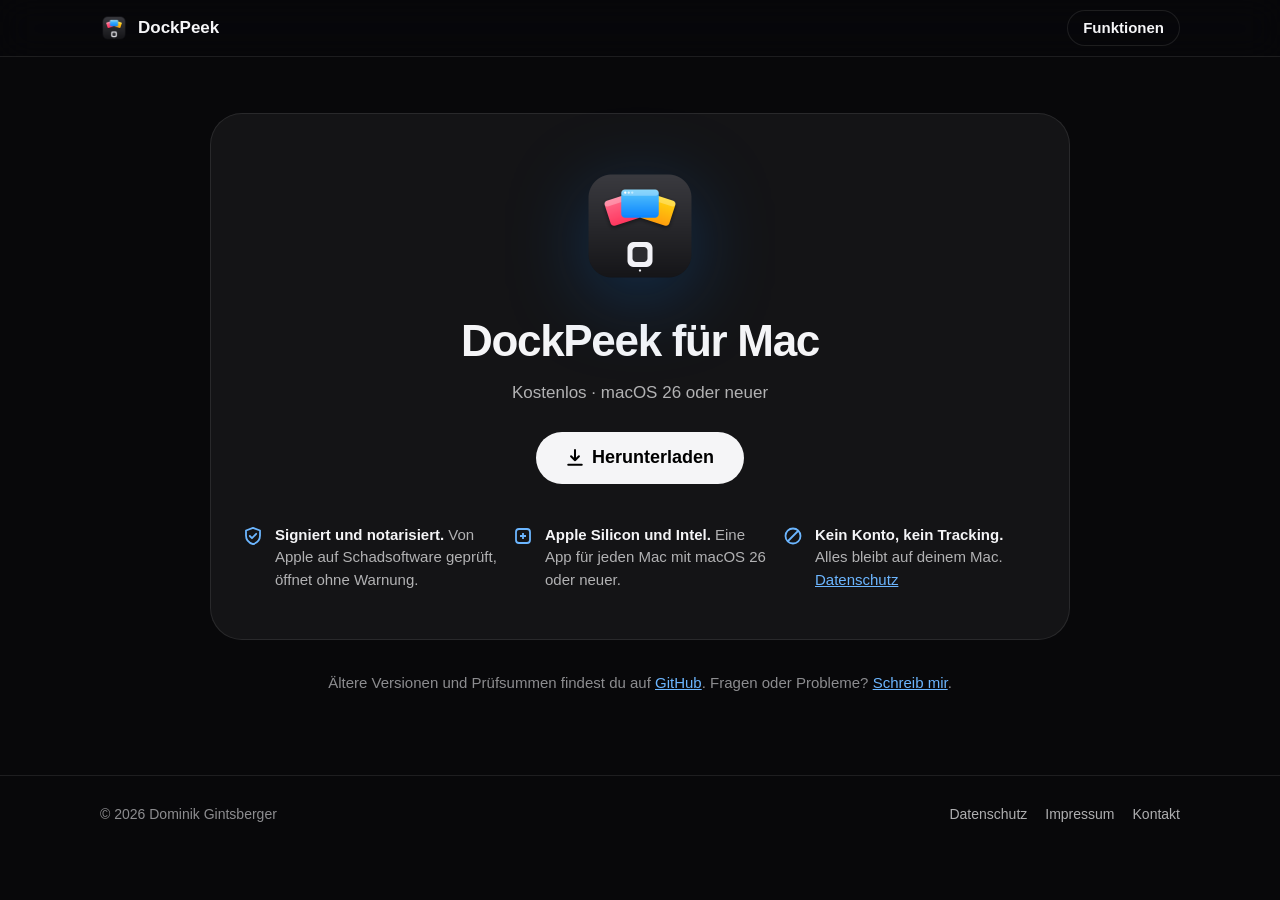
==== download.html @ d5d05068 "feat: fan app icon and presentation website (#5) - App icon (Icon Composer): three windows fanning o" ====
<!doctype html>
<html lang="de">
<head>
  <meta charset="utf-8">
  <meta name="viewport" content="width=device-width, initial-scale=1">
  <title>Laden · DockPeek</title>
  <meta name="description" content="DockPeek für Mac kostenlos laden. Signiert und von Apple notarisiert.">
  <meta name="theme-color" content="#08080a">
  <link rel="icon" href="assets/icon-64.png">
  <link rel="apple-touch-icon" href="assets/icon-180.png">
  <link rel="stylesheet" href="style.css">
</head>
<body>
  <nav class="nav" aria-label="Hauptnavigation">
    <div class="wrap">
      <a class="brand" href="index.html"><img src="assets/icon-64.png" alt=""> DockPeek</a>
      <a class="button small secondary" href="index.html#funktionen">Funktionen</a>
    </div>
  </nav>

  <main class="wrap download">
    <!-- Before the click: what you get -->
    <section class="dl-card" id="offer" aria-labelledby="dl-title">
      <img class="dl-icon" src="assets/icon-512.png" alt="" width="128" height="128">
      <h1 id="dl-title">DockPeek für Mac</h1>
      <p class="dl-meta" id="release-meta">Kostenlos · macOS 26 oder neuer</p>
      <a class="button large" id="download-button" href="https://github.com/iamginsley/DockPeek/releases/latest/download/DockPeek.dmg">
        <svg width="18" height="18" viewBox="0 0 16 16" aria-hidden="true"><path d="M8 1v9m0 0L4.5 6.5M8 10l3.5-3.5M2 14h12" stroke="currentColor" stroke-width="1.8" fill="none" stroke-linecap="round" stroke-linejoin="round"/></svg>
        <span id="download-label">Herunterladen</span>
      </a>
      <p class="dl-status" id="release-status" role="status"></p>

      <ul class="dl-facts">
        <li>
          <svg width="20" height="20" viewBox="0 0 20 20" fill="none" stroke="currentColor" stroke-width="1.8" stroke-linecap="round" stroke-linejoin="round" aria-hidden="true"><path d="M10 1.8 3 4.5v5c0 4.2 3 7.4 7 8.7 4-1.3 7-4.5 7-8.7v-5z"/><path d="m6.8 10 2.2 2.2 4.2-4.4"/></svg>
          <span><b>Signiert und notarisiert.</b> Von Apple auf Schadsoftware geprüft, öffnet ohne Warnung.</span>
        </li>
        <li>
          <svg width="20" height="20" viewBox="0 0 20 20" fill="none" stroke="currentColor" stroke-width="1.8" aria-hidden="true"><rect x="3" y="3" width="14" height="14" rx="3"/><path d="M7 10h6M10 7v6"/></svg>
          <span><b>Apple Silicon und Intel.</b> Eine App für jeden Mac mit macOS 26 oder neuer.</span>
        </li>
        <li>
          <svg width="20" height="20" viewBox="0 0 20 20" fill="none" stroke="currentColor" stroke-width="1.8" stroke-linecap="round" aria-hidden="true"><circle cx="10" cy="10" r="7.5"/><path d="M5 15 15 5"/></svg>
          <span><b>Kein Konto, kein Tracking.</b> Alles bleibt auf deinem Mac. <a href="datenschutz.html">Datenschutz</a></span>
        </li>
      </ul>
    </section>

    <!-- After the click: how to install -->
    <section class="dl-card" id="thanks" hidden aria-labelledby="thanks-title" tabindex="-1">
      <img class="dl-icon" src="assets/icon-512.png" alt="" width="96" height="96">
      <h1 id="thanks-title">Danke fürs Laden!</h1>
      <p class="dl-meta">Der Download startet gleich. Falls nicht, <a id="retry" href="#">klick hier</a>.</p>
      <ol class="install">
        <li>
          <div class="step-art" aria-hidden="true">
            <svg viewBox="0 0 120 72" width="120" height="72"><rect x="38" y="8" width="44" height="54" rx="8" fill="#1c1c1f" stroke="#6cb6ff" stroke-width="2"/><path d="M50 30h20M50 38h14" stroke="#6cb6ff" stroke-width="3" stroke-linecap="round"/><text x="60" y="56" fill="#f5f5f7" font-size="9" text-anchor="middle" font-family="-apple-system, sans-serif">.dmg</text></svg>
          </div>
          <h2>DMG öffnen</h2>
          <p>Öffne <b>DockPeek.dmg</b> aus deinem Download-Ordner mit einem Doppelklick.</p>
        </li>
        <li>
          <div class="step-art" aria-hidden="true">
            <svg viewBox="0 0 120 72" width="120" height="72"><image href="assets/icon-180.png" x="6" y="16" width="40" height="40"/><path d="M52 36h20m-6-6 6 6-6 6" stroke="#6cb6ff" stroke-width="2.5" fill="none" stroke-linecap="round" stroke-linejoin="round"/><path d="M80 22h11l4 4h17v26a4 4 0 0 1-4 4H84a4 4 0 0 1-4-4z" fill="#3b82f6" opacity=".85"/></svg>
          </div>
          <h2>In „Programme“ ziehen</h2>
          <p>Zieh das Symbol von DockPeek auf den Ordner „Programme“ im selben Fenster.</p>
        </li>
        <li>
          <div class="step-art" aria-hidden="true">
            <svg viewBox="0 0 120 72" width="120" height="72"><rect x="20" y="8" width="80" height="56" rx="10" fill="#1c1c1f" stroke="#6cb6ff" stroke-width="2"/><rect x="30" y="20" width="40" height="7" rx="3.5" fill="#f5f5f7" opacity=".8"/><rect x="30" y="34" width="30" height="5" rx="2.5" fill="#f5f5f7" opacity=".4"/><rect x="74" y="31" width="18" height="11" rx="5.5" fill="#0a84ff"/><circle cx="86.5" cy="36.5" r="4" fill="#fff"/><rect x="30" y="48" width="40" height="5" rx="2.5" fill="#f5f5f7" opacity=".4"/></svg>
          </div>
          <h2>Starten und erlauben</h2>
          <p>Öffne DockPeek und gib „Bedienungshilfen“ und „Bildschirmaufnahme“ frei. Das Menüleisten-Symbol führt dich hin.</p>
        </li>
      </ol>
      <div class="hints">
        <p><b>Kein Dock-Symbol?</b> Richtig so. DockPeek lebt in der Menüleiste. Dort findest du auch die Einstellungen.</p>
        <p><b>Keine Vorschaubilder?</b> Nach dem Erlauben von „Bildschirmaufnahme“ braucht DockPeek einen Neustart. Der Knopf dafür steht in den Einstellungen.</p>
        <p><b>Bei jeder Anmeldung starten?</b> Schalte es in den Einstellungen ein: Menüleiste › DockPeek › Einstellungen.</p>
      </div>
    </section>

    <section class="dl-notes" id="notes" hidden aria-labelledby="notes-title">
      <h2 id="notes-title">Neu in Version <span id="notes-version"></span></h2>
      <div id="notes-body"></div>
    </section>

    <section class="dl-more">
      <p>Ältere Versionen und Prüfsummen findest du auf <a href="https://github.com/iamginsley/DockPeek/releases">GitHub</a>. Fragen oder Probleme? <a href="mailto:dominik.gintsberger@outlook.de">Schreib mir</a>.</p>
      <p class="dl-checksum" id="checksum" hidden>SHA-256: <code id="checksum-value"></code></p>
    </section>
  </main>

  <footer>
    <div class="wrap">
      <span>© 2026 Dominik Gintsberger</span>
      <span><a href="datenschutz.html">Datenschutz</a><a href="impressum.html">Impressum</a><a href="mailto:dominik.gintsberger@outlook.de">Kontakt</a></span>
    </div>
  </footer>

  <script>
    // The newest release on GitHub. The release script uploads the DMG under this stable name.
    const REPO = "iamginsley/DockPeek";
    const ASSET = "DockPeek.dmg";
    const DOWNLOAD_URL = `https://github.com/${REPO}/releases/latest/download/${ASSET}`;

    const $ = (id) => document.getElementById(id);
    const button = $("download-button");
    button.href = DOWNLOAD_URL;

    const formatSize = (bytes) => `${(bytes / 1_000_000).toLocaleString("de-AT", { maximumFractionDigits: 1 })} MB`;
    const formatDate = (iso) => new Date(iso).toLocaleDateString("de-AT", { day: "numeric", month: "long", year: "numeric" });

    // Release notes are Markdown; show them as plain paragraphs and bullet lists, never as HTML.
    function renderNotes(markdown) {
      const body = $("notes-body");
      let list = null;
      for (const raw of markdown.split(/\r?\n/)) {
        const line = raw.trim();
        if (!line || line.startsWith("#")) { list = null; continue; }
        const bullet = line.match(/^[-*]\s+(.*)$/);
        if (bullet) {
          if (!list) { list = document.createElement("ul"); body.append(list); }
          const item = document.createElement("li");
          item.textContent = bullet[1].replace(/\*\*/g, "");
          list.append(item);
        } else {
          list = null;
          const paragraph = document.createElement("p");
          paragraph.textContent = line.replace(/\*\*/g, "");
          body.append(paragraph);
        }
      }
    }

    // Version, date, size and checksum come from GitHub. If that fails, the static link still works.
    fetch(`https://api.github.com/repos/${REPO}/releases/latest`, { headers: { Accept: "application/vnd.github+json" } })
      .then((response) => {
        if (response.status === 404) throw new Error("no-release");
        if (!response.ok) throw new Error("unavailable");
        return response.json();
      })
      .then((release) => {
        const version = release.tag_name.replace(/^v/, "");
        const asset = (release.assets || []).find((a) => a.name === ASSET);
        if (!asset) throw new Error("no-release");
        $("release-meta").textContent =
          `Version ${version} · ${formatDate(release.published_at)} · ${formatSize(asset.size)} · Kostenlos`;
        $("download-label").textContent = `Version ${version} laden`;
        if (asset.digest && asset.digest.startsWith("sha256:")) {
          $("checksum-value").textContent = asset.digest.slice(7);
          $("checksum").hidden = false;
        }
        if (release.body && release.body.trim()) {
          $("notes-version").textContent = version;
          renderNotes(release.body);
          $("notes").hidden = false;
        }
      })
      .catch((error) => {
        if (error.message !== "no-release") return;
        button.removeAttribute("href");
        button.setAttribute("aria-disabled", "true");
        button.classList.add("disabled");
        $("download-label").textContent = "Bald verfügbar";
        $("release-status").textContent = "Die erste Version erscheint in Kürze. Schau bald wieder vorbei.";
      });

    // After the click the browser downloads the file and this page switches to the install steps.
    const showThanks = () => {
      $("offer").hidden = true;
      $("thanks").hidden = false;
      $("thanks").focus();
      window.scrollTo(0, 0);
    };
    button.addEventListener("click", (event) => {
      if (!button.hasAttribute("href")) { event.preventDefault(); return; }
      setTimeout(showThanks, 150);
    });
    $("retry").addEventListener("click", (event) => {
      event.preventDefault();
      window.location.href = DOWNLOAD_URL;
    });
  </script>
</body>
</html>
---- style.css ----
/* DockPeek website. Dark like the app icon; the fan colors are the accents. */

:root {
  color-scheme: dark;
  --bg: #08080a;
  --surface: #141416;
  --surface-2: #1c1c1f;
  --line: rgba(255, 255, 255, 0.09);
  --text: #f5f5f7;
  --text-2: rgba(245, 245, 247, 0.7);   /* 11.9:1 on --bg */
  --text-3: rgba(245, 245, 247, 0.56);  /* 7.6:1 on --bg */
  --sand: #0a84ff;                      /* system blue, the front window in the app icon */
  --sand-light: #6cb6ff;                /* 8.9:1 on --bg, for text */
  --pink: #ff375f;
  --yellow: #ffb020;
  --radius: 24px;
  --max: 1080px;
  font-family: -apple-system, BlinkMacSystemFont, "SF Pro Text", "Helvetica Neue", Helvetica, Arial, sans-serif;
  -webkit-font-smoothing: antialiased;
}

* { box-sizing: border-box; }
html { scroll-behavior: smooth; }
@media (prefers-reduced-motion: reduce) { html { scroll-behavior: auto; } }

body {
  margin: 0;
  background: var(--bg);
  color: var(--text);
  font-size: 17px;
  line-height: 1.5;
}

a { color: var(--sand-light); }
img { max-width: 100%; display: block; }

.wrap { width: min(var(--max), 100% - 32px); margin-inline: auto; }

/* Navigation */
.nav {
  position: sticky; top: 0; z-index: 10;
  backdrop-filter: saturate(160%) blur(18px);
  -webkit-backdrop-filter: saturate(160%) blur(18px);
  background: rgba(8, 8, 10, 0.72);
  border-bottom: 1px solid var(--line);
}
.nav .wrap { display: flex; align-items: center; justify-content: space-between; height: 56px; }
.brand { display: flex; align-items: center; gap: 10px; color: var(--text); text-decoration: none; font-weight: 600; }
.brand img { width: 28px; height: 28px; }

.button {
  display: inline-flex; align-items: center; justify-content: center; gap: 8px;
  min-height: 44px; padding: 0 22px; border-radius: 999px;
  background: var(--text); color: #000; font-weight: 600; text-decoration: none;
  transition: transform 0.15s ease, background 0.15s ease;
}
.button:hover { background: #fff; transform: scale(1.03); }
.button:active { transform: scale(0.97); }
.button:focus-visible { outline: 3px solid var(--sand-light); outline-offset: 3px; }
.button.small { min-height: 36px; padding: 0 16px; font-size: 15px; }
.button.secondary { background: transparent; color: var(--text); box-shadow: inset 0 0 0 1px var(--line); }
.button.secondary:hover { background: var(--surface-2); }

/* Hero */
.hero { padding: 72px 0 32px; text-align: center; }
.hero h1 {
  font-size: clamp(40px, 7vw, 76px); line-height: 1.04; letter-spacing: -0.035em;
  margin: 0 0 18px; font-weight: 700;
}
.hero h1 span { color: var(--sand-light); }
.hero p.lead { font-size: clamp(18px, 2.2vw, 22px); color: var(--text-2); max-width: 680px; margin: 0 auto 30px; }
.cta { display: flex; gap: 12px; justify-content: center; flex-wrap: wrap; }
.meta { color: var(--text-3); font-size: 14px; margin-top: 14px; }

/* The demo screen with the interactive Dock */
.screen {
  position: relative; margin: 56px auto 0; max-width: 980px; aspect-ratio: 16 / 9;
  border-radius: 22px 22px 0 0; overflow: hidden;
  background:
    radial-gradient(110% 90% at 15% 105%, #ff375f55 0%, transparent 55%),
    radial-gradient(90% 80% at 90% 100%, #ffb0204d 0%, transparent 60%),
    radial-gradient(80% 70% at 55% 0%, #0a84ff55 0%, transparent 60%),
    linear-gradient(180deg, #1d2333 0%, #0e0f14 100%);
  box-shadow: 0 0 0 10px #1b1b1d, 0 0 0 11px #2c2c2f, 0 40px 120px rgba(0, 0, 0, 0.6);
}
.menubar {
  position: absolute; inset: 0 0 auto 0; height: 34px; display: flex; justify-content: space-between;
  align-items: center; padding: 0 18px; font-size: 13px; color: rgba(255, 255, 255, 0.85);
  background: rgba(14, 16, 22, 0.35); backdrop-filter: blur(20px); -webkit-backdrop-filter: blur(20px);
}
.menubar .left, .menubar .right { display: flex; gap: 18px; align-items: center; }
.menubar .left b { font-weight: 700; }
.menubar svg { display: block; }
.desk-hint {
  position: absolute; bottom: 84px; left: 0; right: 0; text-align: center; z-index: 5;
  text-shadow: 0 1px 8px rgba(0, 0, 0, 0.8);
  color: rgba(255, 255, 255, 0.6); font-size: 14px; pointer-events: none; transition: opacity 0.3s ease;
}
.desk-hint .touch { display: none; }
@media (hover: none) { .desk-hint .mouse { display: none; } .desk-hint .touch { display: inline; } }
.screen.used .desk-hint, .screen:has(.preview.open) .desk-hint { opacity: 0; }

/* Demo windows. Everything inside uses percentages, so a clone scales down into a thumbnail. */
.win {
  position: absolute; left: var(--x); top: var(--y); width: var(--w); height: var(--h);
  border-radius: 10px; overflow: hidden; background: #1e1e22;
  box-shadow: 0 0 0 1px rgba(255, 255, 255, 0.1), 0 18px 50px rgba(0, 0, 0, 0.5);
  transition: transform 0.45s cubic-bezier(.3, .9, .3, 1), opacity 0.35s ease;
  transform-origin: var(--ox, 50%) 130%;
}
.win.min { transform: scale(0.06); opacity: 0; pointer-events: none; }
.win.front { z-index: 2; }
.win .bar { height: 9%; min-height: 8px; background: rgba(255, 255, 255, 0.07); display: flex; align-items: center; gap: 4%; padding: 0 4%; }
.win .bar i { width: 3.2%; aspect-ratio: 1; border-radius: 50%; background: #ff5f57; }
.win .bar i:nth-child(2) { background: #febc2e; }
.win .bar i:nth-child(3) { background: #28c840; }
.win .page { position: absolute; inset: 9% 0 0; padding: 6% 7%; }
.win .line { height: 5%; border-radius: 99px; background: rgba(255, 255, 255, 0.16); margin-bottom: 4.5%; }
.win .line.head { height: 8%; width: 48%; background: var(--c, var(--sand)); margin-bottom: 7%; }
.win .block { height: 38%; border-radius: 6px; background: var(--c, var(--sand)); opacity: 0.55; margin-bottom: 6%; }

/* Peek: frosts everything but the hovered window */
.frost {
  position: absolute; inset: 0; z-index: 3; pointer-events: none; opacity: 0;
  background: rgba(10, 10, 14, 0.35); backdrop-filter: blur(14px); -webkit-backdrop-filter: blur(14px);
  transition: opacity 0.2s ease;
}
.screen.peeking .frost { opacity: 1; }
.win.peeked { z-index: 4; }

/* Dock */
.dock {
  position: absolute; bottom: 12px; left: 50%; transform: translateX(-50%); z-index: 5;
  display: flex; gap: 10px; padding: 9px 12px; border-radius: 22px;
  background: rgba(255, 255, 255, 0.14); backdrop-filter: blur(24px) saturate(160%); -webkit-backdrop-filter: blur(24px) saturate(160%);
  box-shadow: inset 0 0 0 1px rgba(255, 255, 255, 0.2);
}
.app {
  position: relative; width: 48px; height: 48px; border-radius: 12px; border: 0; padding: 0; cursor: pointer;
  background: var(--c); display: grid; place-items: center; color: #fff;
  transition: transform 0.2s cubic-bezier(.3, 1.4, .5, 1);
}
.app:hover, .app:focus-visible, .app.active { transform: translateY(-4px) scale(1.08); }
.app:focus-visible { outline: 3px solid var(--sand-light); outline-offset: 3px; }
.app::after { /* running indicator */
  content: ""; position: absolute; bottom: -7px; left: 50%; width: 4px; height: 4px; margin-left: -2px;
  border-radius: 50%; background: rgba(255, 255, 255, 0.85); opacity: var(--running, 0);
}
.app svg { width: 26px; height: 26px; }

/* The preview panel above a Dock icon */
.preview {
  position: absolute; z-index: 6; bottom: 86px; display: flex; gap: 4px; padding: 4px;
  border-radius: 16px; background: rgba(36, 36, 42, 0.88);
  backdrop-filter: blur(30px) saturate(170%); -webkit-backdrop-filter: blur(30px) saturate(170%);
  box-shadow: inset 0 0 0 1px rgba(255, 255, 255, 0.16), 0 20px 60px rgba(0, 0, 0, 0.45);
  opacity: 0; transform: translateY(6px); pointer-events: none;
  transition: opacity 0.14s ease, transform 0.14s ease;
}
.preview.open { opacity: 1; transform: none; pointer-events: auto; }
.card-win {
  width: 168px; padding: 8px; border-radius: 10px; border: 0; background: transparent; color: var(--text);
  text-align: left; cursor: pointer; font: inherit;
}
.card-win:hover, .card-win.hover, .card-win:focus-visible { background: rgba(255, 255, 255, 0.1); outline: none; }
.card-win .title { display: flex; align-items: center; gap: 6px; font-size: 13px; margin-bottom: 6px; }
.card-win .title span { flex: 1; white-space: nowrap; overflow: hidden; text-overflow: ellipsis; }
.card-win .dot { width: 14px; height: 14px; border-radius: 4px; background: var(--c); flex: none; }
.card-win .x {
  width: 20px; height: 20px; border-radius: 50%; display: grid; place-items: center; font-size: 12px;
  color: var(--text-2); opacity: 0;
}
.card-win:hover .x, .card-win.hover .x, .card-win:focus-visible .x { opacity: 1; }
.card-win .x:hover { background: #ff453a; color: #fff; }
.card-win .thumb { position: relative; width: 100%; border-radius: 6px; overflow: hidden; }
.card-win .thumb .win { position: absolute; inset: 0; left: 0; top: 0; width: 100%; height: 100%; transform: none; opacity: 1; box-shadow: none; border-radius: 6px; }
.card-win.minimized .thumb { opacity: 0.6; }
.card-win .badge {
  position: absolute; right: 6px; bottom: 6px; font-size: 10px; font-weight: 600; padding: 2px 6px; border-radius: 99px;
  background: rgba(0, 0, 0, 0.55); color: #fff;
}

@media (prefers-reduced-motion: reduce) {
  .win, .preview, .frost, .app { transition-duration: 0.01s; }
}

/* Sections */
section { padding: 96px 0 0; }
.section-head { text-align: center; max-width: 680px; margin: 0 auto 44px; }
.eyebrow { color: var(--sand-light); font-weight: 600; font-size: 15px; letter-spacing: 0.02em; margin: 0 0 8px; }
h2 { font-size: clamp(30px, 4.4vw, 46px); line-height: 1.1; letter-spacing: -0.025em; margin: 0 0 14px; }
.section-head p { color: var(--text-2); margin: 0; font-size: 19px; }

.grid { display: grid; grid-template-columns: repeat(3, 1fr); gap: 16px; }
.card {
  background: var(--surface); border: 1px solid var(--line); border-radius: var(--radius);
  padding: 26px; display: flex; flex-direction: column; gap: 10px;
}
.card h3 { margin: 0; font-size: 19px; letter-spacing: -0.01em; }
.card p { margin: 0; color: var(--text-2); font-size: 16px; }
.card .icon { width: 36px; height: 36px; border-radius: 10px; display: grid; place-items: center; background: var(--surface-2); color: var(--sand-light); }
.card.wide { grid-column: span 2; }
.card.full { grid-column: 1 / -1; }
.card .shot { margin-top: auto; padding-top: 14px; }
.card .shot.dark { background: linear-gradient(180deg, #221d19, #121010); border-radius: 16px; padding: 18px; display: grid; place-items: center; }

.showcase { display: grid; grid-template-columns: 1fr 1fr; gap: 16px; }
.showcase img { margin: 0 auto; border-radius: 12px; }
.showcase figure { margin: 0; background: var(--surface); border: 1px solid var(--line); border-radius: var(--radius); padding: 26px 18px 18px; }
.showcase figcaption { color: var(--text-2); font-size: 15px; text-align: center; margin-top: 10px; }

.steps { counter-reset: step; display: grid; grid-template-columns: repeat(3, 1fr); gap: 16px; }
.steps li { list-style: none; background: var(--surface); border: 1px solid var(--line); border-radius: var(--radius); padding: 26px; }
.steps li::before {
  counter-increment: step; content: counter(step);
  display: grid; place-items: center; width: 32px; height: 32px; border-radius: 50%;
  background: var(--sand); color: #000; font-weight: 700; margin-bottom: 12px;
}
.steps h3 { margin: 0 0 6px; font-size: 18px; }
.steps p { margin: 0; color: var(--text-2); font-size: 16px; }
.steps { padding: 0; margin: 0; }

.privacy {
  text-align: center; background: var(--surface); border: 1px solid var(--line); border-radius: 32px; padding: 56px 24px;
}
.privacy p { color: var(--text-2); max-width: 620px; margin: 0 auto; }

details { background: var(--surface); border: 1px solid var(--line); border-radius: 18px; padding: 0 22px; margin-bottom: 10px; }
summary { cursor: pointer; padding: 18px 0; font-weight: 600; list-style: none; display: flex; justify-content: space-between; gap: 16px; }
summary::-webkit-details-marker { display: none; }
summary::after { content: "+"; color: var(--text-3); font-weight: 400; font-size: 22px; line-height: 1; }
details[open] summary::after { content: "−"; }
details p { margin: 0 0 18px; color: var(--text-2); }
.faq { max-width: 760px; margin: 0 auto; }

.final { text-align: center; padding: 110px 0 40px; }
.final img { width: 96px; height: 96px; margin: 0 auto 22px; }

footer { border-top: 1px solid var(--line); margin-top: 80px; padding: 28px 0 40px; color: var(--text-3); font-size: 14px; }
footer .wrap { display: flex; justify-content: space-between; gap: 16px; flex-wrap: wrap; }
footer a { color: var(--text-2); text-decoration: none; margin-left: 18px; }
footer a:hover { color: var(--text); }

/* Legal pages */
.legal { max-width: 760px; padding: 56px 0 0; }
.legal h1 { font-size: 40px; letter-spacing: -0.02em; margin: 0 0 6px; }
.legal h2 { font-size: 24px; margin: 36px 0 10px; }
.legal p, .legal li { color: var(--text-2); }
.legal table { width: 100%; border-collapse: collapse; font-size: 15px; }
.legal th, .legal td { text-align: left; padding: 10px 8px; border-bottom: 1px solid var(--line); color: var(--text-2); vertical-align: top; }

@media (max-width: 860px) {
  .grid, .steps, .showcase { grid-template-columns: 1fr; }
  .card.wide, .card.full { grid-column: auto; }
  .screen { aspect-ratio: 4 / 4.2; border-radius: 16px 16px 0 0; }
  .menubar .hide-sm { display: none; }
  .app { width: 40px; height: 40px; }
  .card-win { width: 120px; }
  .preview { bottom: 76px; }
}

/* Download page */
.download { max-width: 860px; padding: 56px 0 0; }
.dl-card {
  background: var(--surface); border: 1px solid var(--line); border-radius: 32px;
  padding: 48px 32px; text-align: center; outline: none;
}
.dl-card h1 { font-size: clamp(32px, 5vw, 44px); letter-spacing: -0.03em; margin: 18px 0 6px; }
.dl-icon { margin: 0 auto; filter: drop-shadow(0 18px 40px rgba(10, 132, 255, 0.25)); }
.dl-meta { color: var(--text-2); margin: 0 0 26px; font-variant-numeric: tabular-nums; }
.dl-status { color: var(--text-2); margin: 14px 0 0; }
.dl-status:empty { display: none; }
.button.large { min-height: 52px; padding: 0 30px; font-size: 18px; }
.button.disabled { background: var(--surface-2); color: var(--text-2); cursor: default; transform: none; }
.dl-facts {
  list-style: none; padding: 0; margin: 40px 0 0; display: grid; grid-template-columns: repeat(3, 1fr);
  gap: 16px; text-align: left;
}
.dl-facts li { display: flex; gap: 12px; align-items: flex-start; color: var(--text-2); font-size: 15px; }
.dl-facts svg { flex: none; color: var(--sand-light); margin-top: 2px; }
.dl-facts b { color: var(--text); font-weight: 600; }

.install { list-style: none; padding: 0; margin: 36px 0 0; display: grid; grid-template-columns: repeat(3, 1fr); gap: 16px; counter-reset: step; }
.install li { background: var(--surface-2); border-radius: 22px; padding: 22px 18px; text-align: left; }
.install h2 { font-size: 17px; margin: 14px 0 6px; letter-spacing: 0; }
.install h2::before { counter-increment: step; content: counter(step) ". "; color: var(--sand-light); }
.install p { margin: 0; color: var(--text-2); font-size: 15px; }
.step-art { display: grid; place-items: center; height: 84px; background: var(--bg); border-radius: 14px; }
.hints { margin-top: 28px; text-align: left; display: grid; gap: 10px; }
.hints p { margin: 0; color: var(--text-2); font-size: 15px; }
.hints b { color: var(--text); }

.dl-notes { padding: 40px 0 0; }
.dl-notes h2 { font-size: 24px; margin: 0 0 10px; }
.dl-notes p, .dl-notes li { color: var(--text-2); }
.dl-more { padding: 32px 0 0; color: var(--text-3); font-size: 15px; text-align: center; }
.dl-more p { margin: 0 0 8px; }
.dl-checksum code { font-family: ui-monospace, "SF Mono", Menlo, monospace; font-size: 12px; word-break: break-all; color: var(--text-2); }

@media (max-width: 860px) {
  .dl-facts, .install { grid-template-columns: 1fr; }
  .dl-card { padding: 36px 20px; }
}
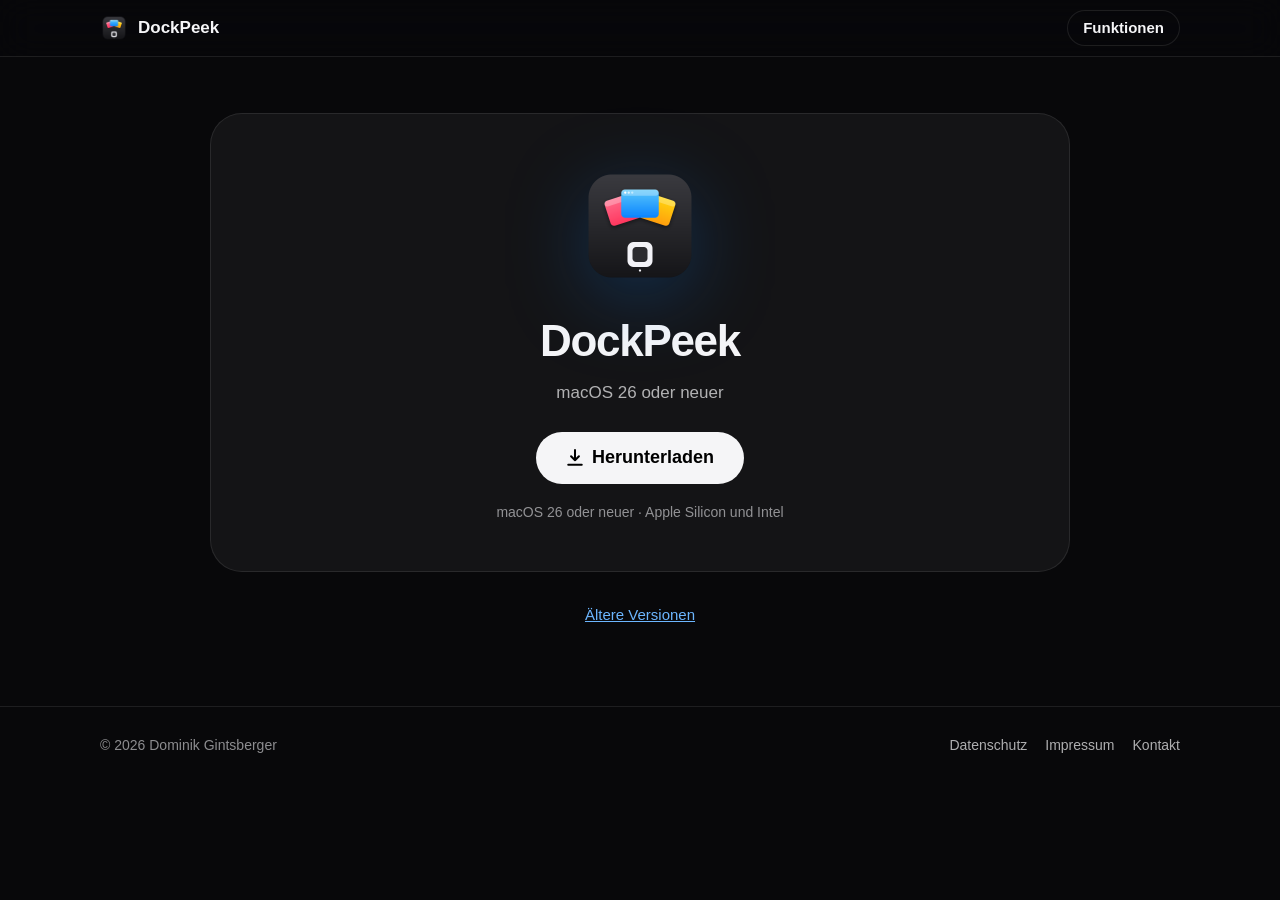
==== commit 77287c3a: "chore: make the download page plain (#8) Keep icon, name, version, button and requirements. Drop the" ====
--- a/download.html
+++ b/download.html
@@ -4,7 +4,7 @@
   <meta charset="utf-8">
   <meta name="viewport" content="width=device-width, initial-scale=1">
   <title>Laden · DockPeek</title>
-  <meta name="description" content="DockPeek für Mac kostenlos laden. Signiert und von Apple notarisiert.">
+  <meta name="description" content="DockPeek für Mac laden.">
   <meta name="theme-color" content="#08080a">
   <link rel="icon" href="assets/icon-64.png">
   <link rel="apple-touch-icon" href="assets/icon-180.png">
@@ -19,66 +19,26 @@
   </nav>
 
   <main class="wrap download">
-    <!-- Before the click: what you get -->
     <section class="dl-card" id="offer" aria-labelledby="dl-title">
       <img class="dl-icon" src="assets/icon-512.png" alt="" width="128" height="128">
-      <h1 id="dl-title">DockPeek für Mac</h1>
-      <p class="dl-meta" id="release-meta">Kostenlos · macOS 26 oder neuer</p>
+      <h1 id="dl-title">DockPeek</h1>
+      <p class="dl-meta" id="release-meta">macOS 26 oder neuer</p>
       <a class="button large" id="download-button" href="https://github.com/iamginsley/DockPeek/releases/latest/download/DockPeek.dmg">
         <svg width="18" height="18" viewBox="0 0 16 16" aria-hidden="true"><path d="M8 1v9m0 0L4.5 6.5M8 10l3.5-3.5M2 14h12" stroke="currentColor" stroke-width="1.8" fill="none" stroke-linecap="round" stroke-linejoin="round"/></svg>
         <span id="download-label">Herunterladen</span>
       </a>
       <p class="dl-status" id="release-status" role="status"></p>
-
-      <ul class="dl-facts">
-        <li>
-          <svg width="20" height="20" viewBox="0 0 20 20" fill="none" stroke="currentColor" stroke-width="1.8" stroke-linecap="round" stroke-linejoin="round" aria-hidden="true"><path d="M10 1.8 3 4.5v5c0 4.2 3 7.4 7 8.7 4-1.3 7-4.5 7-8.7v-5z"/><path d="m6.8 10 2.2 2.2 4.2-4.4"/></svg>
-          <span><b>Signiert und notarisiert.</b> Von Apple auf Schadsoftware geprüft, öffnet ohne Warnung.</span>
-        </li>
-        <li>
-          <svg width="20" height="20" viewBox="0 0 20 20" fill="none" stroke="currentColor" stroke-width="1.8" aria-hidden="true"><rect x="3" y="3" width="14" height="14" rx="3"/><path d="M7 10h6M10 7v6"/></svg>
-          <span><b>Apple Silicon und Intel.</b> Eine App für jeden Mac mit macOS 26 oder neuer.</span>
-        </li>
-        <li>
-          <svg width="20" height="20" viewBox="0 0 20 20" fill="none" stroke="currentColor" stroke-width="1.8" stroke-linecap="round" aria-hidden="true"><circle cx="10" cy="10" r="7.5"/><path d="M5 15 15 5"/></svg>
-          <span><b>Kein Konto, kein Tracking.</b> Alles bleibt auf deinem Mac. <a href="datenschutz.html">Datenschutz</a></span>
-        </li>
-      </ul>
+      <p class="dl-req">macOS 26 oder neuer · Apple Silicon und Intel</p>
     </section>
 
-    <!-- After the click: how to install -->
     <section class="dl-card" id="thanks" hidden aria-labelledby="thanks-title" tabindex="-1">
-      <img class="dl-icon" src="assets/icon-512.png" alt="" width="96" height="96">
-      <h1 id="thanks-title">Danke fürs Laden!</h1>
-      <p class="dl-meta">Der Download startet gleich. Falls nicht, <a id="retry" href="#">klick hier</a>.</p>
-      <ol class="install">
-        <li>
-          <div class="step-art" aria-hidden="true">
-            <svg viewBox="0 0 120 72" width="120" height="72"><rect x="38" y="8" width="44" height="54" rx="8" fill="#1c1c1f" stroke="#6cb6ff" stroke-width="2"/><path d="M50 30h20M50 38h14" stroke="#6cb6ff" stroke-width="3" stroke-linecap="round"/><text x="60" y="56" fill="#f5f5f7" font-size="9" text-anchor="middle" font-family="-apple-system, sans-serif">.dmg</text></svg>
-          </div>
-          <h2>DMG öffnen</h2>
-          <p>Öffne <b>DockPeek.dmg</b> aus deinem Download-Ordner mit einem Doppelklick.</p>
-        </li>
-        <li>
-          <div class="step-art" aria-hidden="true">
-            <svg viewBox="0 0 120 72" width="120" height="72"><image href="assets/icon-180.png" x="6" y="16" width="40" height="40"/><path d="M52 36h20m-6-6 6 6-6 6" stroke="#6cb6ff" stroke-width="2.5" fill="none" stroke-linecap="round" stroke-linejoin="round"/><path d="M80 22h11l4 4h17v26a4 4 0 0 1-4 4H84a4 4 0 0 1-4-4z" fill="#3b82f6" opacity=".85"/></svg>
-          </div>
-          <h2>In „Programme“ ziehen</h2>
-          <p>Zieh das Symbol von DockPeek auf den Ordner „Programme“ im selben Fenster.</p>
-        </li>
-        <li>
-          <div class="step-art" aria-hidden="true">
-            <svg viewBox="0 0 120 72" width="120" height="72"><rect x="20" y="8" width="80" height="56" rx="10" fill="#1c1c1f" stroke="#6cb6ff" stroke-width="2"/><rect x="30" y="20" width="40" height="7" rx="3.5" fill="#f5f5f7" opacity=".8"/><rect x="30" y="34" width="30" height="5" rx="2.5" fill="#f5f5f7" opacity=".4"/><rect x="74" y="31" width="18" height="11" rx="5.5" fill="#0a84ff"/><circle cx="86.5" cy="36.5" r="4" fill="#fff"/><rect x="30" y="48" width="40" height="5" rx="2.5" fill="#f5f5f7" opacity=".4"/></svg>
-          </div>
-          <h2>Starten und erlauben</h2>
-          <p>Öffne DockPeek und gib „Bedienungshilfen“ und „Bildschirmaufnahme“ frei. Das Menüleisten-Symbol führt dich hin.</p>
-        </li>
+      <h1 id="thanks-title">Download läuft</h1>
+      <p class="dl-meta">Falls nicht, <a id="retry" href="#">erneut laden</a>.</p>
+      <ol class="install-list">
+        <li><b>DockPeek.dmg</b> öffnen.</li>
+        <li>DockPeek in „Programme“ ziehen.</li>
+        <li>App starten und „Bedienungshilfen“ sowie „Bildschirmaufnahme“ erlauben.</li>
       </ol>
-      <div class="hints">
-        <p><b>Kein Dock-Symbol?</b> Richtig so. DockPeek lebt in der Menüleiste. Dort findest du auch die Einstellungen.</p>
-        <p><b>Keine Vorschaubilder?</b> Nach dem Erlauben von „Bildschirmaufnahme“ braucht DockPeek einen Neustart. Der Knopf dafür steht in den Einstellungen.</p>
-        <p><b>Bei jeder Anmeldung starten?</b> Schalte es in den Einstellungen ein: Menüleiste › DockPeek › Einstellungen.</p>
-      </div>
     </section>
 
     <section class="dl-notes" id="notes" hidden aria-labelledby="notes-title">
@@ -87,8 +47,7 @@
     </section>
 
     <section class="dl-more">
-      <p>Ältere Versionen und Prüfsummen findest du auf <a href="https://github.com/iamginsley/DockPeek/releases">GitHub</a>. Fragen oder Probleme? <a href="mailto:dominik.gintsberger@outlook.de">Schreib mir</a>.</p>
-      <p class="dl-checksum" id="checksum" hidden>SHA-256: <code id="checksum-value"></code></p>
+      <p><a href="https://github.com/iamginsley/DockPeek/releases">Ältere Versionen</a></p>
     </section>
   </main>
 
@@ -134,7 +93,7 @@
       }
     }
 
-    // Version, date, size and checksum come from GitHub. If that fails, the static link still works.
+    // Version, date and size come from GitHub. If that fails, the static link still works.
     fetch(`https://api.github.com/repos/${REPO}/releases/latest`, { headers: { Accept: "application/vnd.github+json" } })
       .then((response) => {
         if (response.status === 404) throw new Error("no-release");
@@ -146,12 +105,7 @@
         const asset = (release.assets || []).find((a) => a.name === ASSET);
         if (!asset) throw new Error("no-release");
         $("release-meta").textContent =
-          `Version ${version} · ${formatDate(release.published_at)} · ${formatSize(asset.size)} · Kostenlos`;
-        $("download-label").textContent = `Version ${version} laden`;
-        if (asset.digest && asset.digest.startsWith("sha256:")) {
-          $("checksum-value").textContent = asset.digest.slice(7);
-          $("checksum").hidden = false;
-        }
+          `Version ${version} · ${formatDate(release.published_at)} · ${formatSize(asset.size)}`;
         if (release.body && release.body.trim()) {
           $("notes-version").textContent = version;
           renderNotes(release.body);
@@ -164,7 +118,7 @@
         button.setAttribute("aria-disabled", "true");
         button.classList.add("disabled");
         $("download-label").textContent = "Bald verfügbar";
-        $("release-status").textContent = "Die erste Version erscheint in Kürze. Schau bald wieder vorbei.";
+        $("release-status").textContent = "Die erste Version erscheint in Kürze.";
       });
 
     // After the click the browser downloads the file and this page switches to the install steps.
--- a/style.css
+++ b/style.css
@@ -301,3 +301,8 @@
   .dl-facts, .install { grid-template-columns: 1fr; }
   .dl-card { padding: 36px 20px; }
 }
+
+/* Plain download page */
+.dl-req { color: var(--text-3); font-size: 14px; margin: 18px 0 0; }
+.install-list { text-align: left; max-width: 380px; margin: 24px auto 0; padding-left: 1.2em; color: var(--text-2); display: grid; gap: 6px; }
+.install-list b { color: var(--text); font-weight: 600; }
